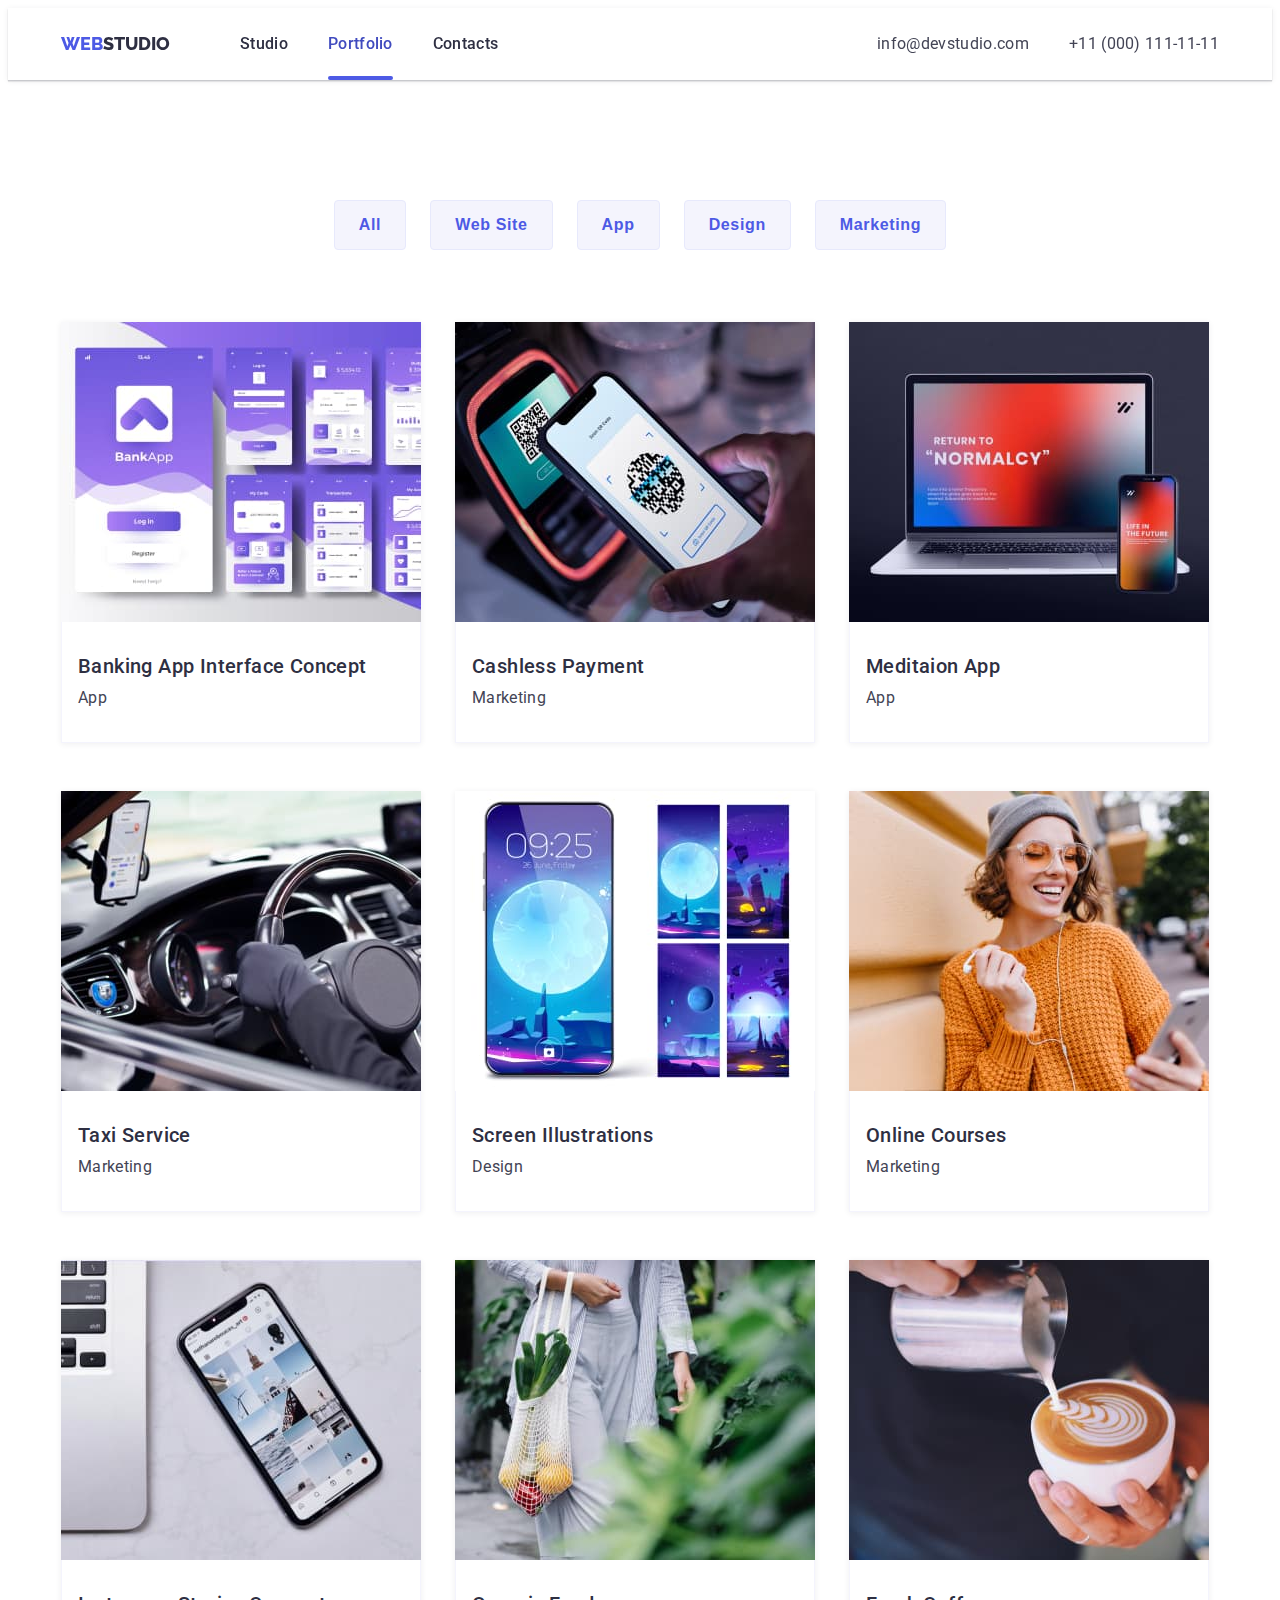
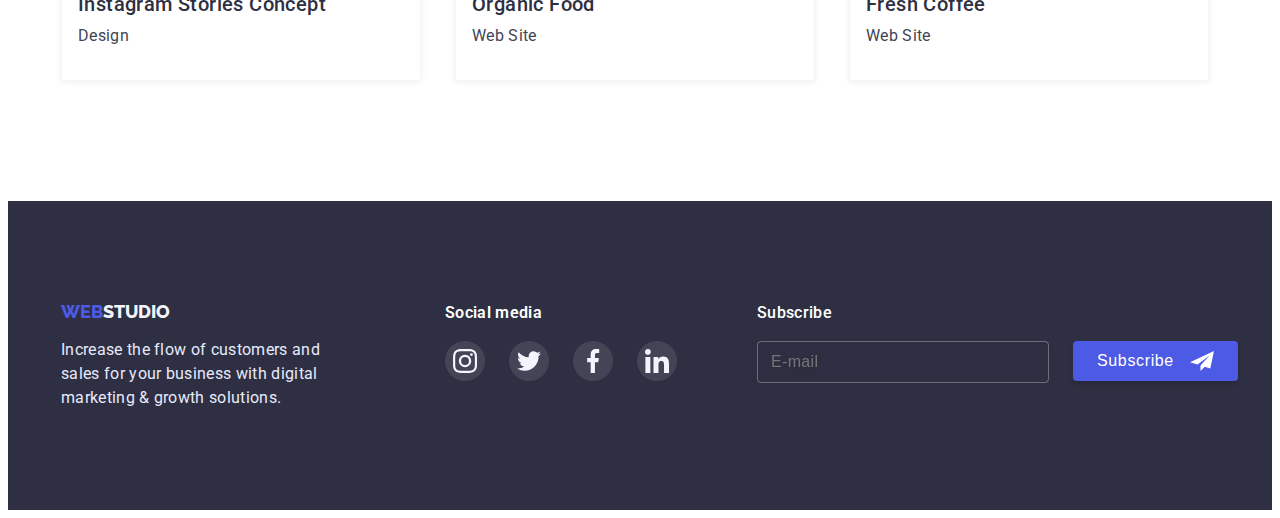
==== portfolio.html @ b8a6ad70 "1" ====
<!DOCTYPE html>
<html lang="en">
  <head>
    <meta charset="UTF-8" />
    <meta http-equiv="X-UA-Compatible" content="IE=edge" />
    <meta name="viewport" content="width=device-width, initial-scale=1.0" />
    <title>Portfolio</title>
    <link rel="preconnect" href="https://fonts.googleapis.com" />
    <link rel="preconnect" href="https://fonts.gstatic.com" crossorigin />
    <link href="https://fonts.googleapis.com/css2?family=Raleway:wght@800&family=Roboto:wght@400;500&display=swap" rel="stylesheet"/>
    <link rel="stylesheet" href="node_modules/modern-normalize/modern-normalize.css">
    <link rel="stylesheet" href="./css/styles.css" />
  </head>
  <body>
    <header class="header">
      <div class="container header-container">
        <nav class="navigation">
          <a href="./index.html" class="logo-1 link logo-4">Web<span class="logo-2 ">Studio</span></a>
          <ul class="list links-list">
            <li><a href="./index.html" class="header-link link">Studio</a></li>
            <li><a href="./portfolio.html" class="header-link link current">Portfolio</a> </li>
            <li><a href="" class="header-link link">Contacts</a></li>
          </ul>
        </nav>
        <ul class="list contacts-list">
          <li><a href="mailto:info@devstudio.com" class="header-contacts link">info@devstudio.com</a></li>
          <li><a href="tel:+110001111111" class="header-contacts link">+11 (000) 111-11-11</a></li>
        </ul>
      </div>
    </header>
    <main>
      <section class="section">
        <div class="container">
          <h1 class="visually-hidden">Portfolio</h1>
          <ul class="list filters-container">
            <li><button type="button" class="filter">All</button></li>
            <li><button type="button" class="filter">Web Site</button></li>
            <li><button type="button" class="filter">App</button></li>
            <li><button type="button" class="filter">Design</button></li>
            <li><button type="button" class="filter">Marketing</button></li>
          </ul>
          <ul class="list project-list">
            <li class="project">
              <a href="" class="link project-link">
                <div class="portfolio-box">
                  <div class="overlay">
                    <p class="overlay-text">
                      14 Stylish and User-Friendly App Design Concepts · Task Manager App · Calorie Tracker App · Exotic Fruit Ecommerce App ·
                      Cloud Storage App
                    </p>
                  </div>
                  <img src="./images/portfolio/portfolio_1.jpg" alt="Banking App Interface Concept" width="360" class="portfolio-image" />
                </div>
                <div class='about-project'>
                  <h2 class="project-name">Banking App Interface Concept</h2>
                  <p class="project-type">App</p>
                </div>
              </a>
            </li>
            <li class="project">
              <a href="" class="link project-link">
                <div class="portfolio-box">
                  <div class="overlay">
                    <p class="overlay-text">
                      14 Stylish and User-Friendly App Design Concepts · Task Manager App · Calorie Tracker App · Exotic Fruit Ecommerce
                      App ·
                      Cloud Storage App
                    </p>
                  </div>
                  <img src="./images/portfolio/portfolio_2.jpg" alt="Banking App Interface Concept" width="360" class="portfolio-image" />
                </div>
                <div class="about-project">
                  <h2 class="project-name">Cashless Payment</h2>
                  <p class="project-type">Marketing</p>
                </div>
              </a>
            </li>
            <li class="project">
              <a href="" class="link project-link">
                <div class="portfolio-box">
                  <div class="overlay">
                    <p class="overlay-text">
                      14 Stylish and User-Friendly App Design Concepts · Task Manager App · Calorie Tracker App · Exotic Fruit Ecommerce
                      App ·
                      Cloud Storage App
                    </p>
                  </div>
                  <img src="./images/portfolio/portfolio_3.jpg" alt="Banking App Interface Concept" width="360" class="portfolio-image" />
                </div>
                <div class="about-project">
                  <h2 class="project-name">Meditaion App</h2>
                  <p class="project-type">App</p>
                </div>
              </a>
            </li>
            <li class="project">
              <a href="" class="link project-link">
                <div class="portfolio-box">
                  <div class="overlay">
                    <p class="overlay-text">
                      14 Stylish and User-Friendly App Design Concepts · Task Manager App · Calorie Tracker App · Exotic Fruit Ecommerce
                      App ·
                      Cloud Storage App
                    </p>
                  </div>
                  <img src="./images/portfolio/portfolio_4.jpg" alt="Banking App Interface Concept" width="360" class="portfolio-image" />
                </div>
                <div class="about-project">
                  <h2 class="project-name">Taxi Service</h2>
                  <p class="project-type">Marketing</p>
                </div>
              </a>
            </li>
            <li class="project">
              <a href="" class="link project-link">
                <div class="portfolio-box">
                  <div class="overlay">
                    <p class="overlay-text">
                      14 Stylish and User-Friendly App Design Concepts · Task Manager App · Calorie Tracker App · Exotic Fruit Ecommerce
                      App ·
                      Cloud Storage App
                    </p>
                  </div>
                  <img src="./images/portfolio/portfolio_5.jpg" alt="Banking App Interface Concept" width="360" class="portfolio-image" />
                </div>
                <div class="about-project">
                  <h2 class="project-name">Screen Illustrations</h2>
                  <p class="project-type">Design</p>
                </div>
              </a>
            </li>
            <li class="project">
              <a href="" class="link project-link">
                <div class="portfolio-box">
                  <div class="overlay">
                    <p class="overlay-text">
                      14 Stylish and User-Friendly App Design Concepts · Task Manager App · Calorie Tracker App · Exotic Fruit Ecommerce
                      App ·
                      Cloud Storage App
                    </p>
                  </div>
                  <img src="./images/portfolio/portfolio_6.jpg" alt="Banking App Interface Concept" width="360"class="portfolio-image" />
                </div>
                <div class="about-project">
                  <h2 class="project-name">Online Courses</h2>
                  <p class="project-type">Marketing</p>
                </div>
              </a>
            </li>
            <li class="project">
              <a href="" class="link project-link">
                <div class="portfolio-box">
                  <div class="overlay">
                    <p class="overlay-text">
                      14 Stylish and User-Friendly App Design Concepts · Task Manager App · Calorie Tracker App · Exotic Fruit Ecommerce
                      App ·
                      Cloud Storage App
                    </p>
                  </div>
                  <img src="./images/portfolio/portfolio_7.jpg" alt="Banking App Interface Concept" width="360" class="portfolio-image" />
                </div>
                <div class="about-project">
                  <h2 class="project-name">Instagram Stories Concept</h2>
                  <p class="project-type">Design</p>
                </div>
              </a>
            </li>
            <li class="project">
              <a href="" class="link project-link">
                <div class="portfolio-box">
                  <div class="overlay">
                    <p class="overlay-text">
                      14 Stylish and User-Friendly App Design Concepts · Task Manager App · Calorie Tracker App · Exotic Fruit Ecommerce
                      App ·
                      Cloud Storage App
                    </p>
                  </div>
                  <img src="./images/portfolio/portfolio_8.jpg" alt="Banking App Interface Concept" width="360" class="portfolio-image" />
                </div>
                <div class="about-project">
                  <h2 class="project-name">Organic Food</h2>
                  <p class="project-type">Web Site</p>
                </div>
              </a>
            </li>
            <li class="project">
              <a href="" class="link project-link">
                <div class="portfolio-box">
                  <div class="overlay">
                    <p class="overlay-text">
                      14 Stylish and User-Friendly App Design Concepts · Task Manager App · Calorie Tracker App · Exotic Fruit Ecommerce
                      App ·
                      Cloud Storage App
                    </p>
                  </div>
                  <img src="./images/portfolio/portfolio_9.jpg" alt="Banking App Interface Concept" width="360" class="portfolio-image" />
                </div>
                <div class="about-project">
                  <h2 class="project-name">Fresh Coffee</h2>
                  <p class="project-type">Web Site</p>
                </div>
              </a>
            </li>
          </ul>
        </div>
      </section>
    </main>
    <footer class="footer">
      <div class="container footer-container">
        <div class="footer-text-container">
          <a href="./index.html" class="logo-1 link">Web<span class="logo-3">Studio</span></a>
          <p class="footer-text">
            Increase the flow of customers and sales for your business with digital
            marketing & growth solutions.
          </p>
        </div>
        <div class="footer-icons-container">
          <h4 class="footer-icons-item">Social media</h4>
          <ul class="list footer-icons-list">
            <li>
              <a href="" class="link footer-icons-link">
                <svg class="icon" width="24" height="24">
                  <use href="./images/icons.svg#icon-instagram"></use>
                </svg>
              </a>
            </li>
            <li>
              <a href="" class="link footer-icons-link">
                <svg class="icon" width="24" height="24">
                  <use href="./images/icons.svg#icon-twitter"></use>
                </svg>
              </a>
            </li>
            <li>
              <a href="" class="link footer-icons-link">
                <svg class="icon" width="24" height="24">
                  <use href="./images/icons.svg#icon-facebook"></use>
                </svg>
              </a>
            </li>
            <li>
              <a href="" class="link footer-icons-link">
                <svg class="icon" width="24" height="24">
                  <use href="./images/icons.svg#icon-linkedin"></use>
                </svg>
              </a>
            </li>
          </ul>
        </div>
        <div class="footer-subscribe-section">
          <h3 class="footer-subscribe-title">Subscribe</h3>
          <form action="" class="footer-subscribe-form">
            <input type="email" class="footer-subscribe-input" placeholder="E-mail" name="email-subscribe" required>
            <span class="button-container">
              <button type="submit" class="footer-subscribe-button">Subscribe</button>
              <svg class="icon subscribe-button-icon" width="24" height="24">
                <use href="./images/icons.svg#icon-button-icon-1"></use>
              </svg>
            </span>
          </form>
        </div>
      </div>
    </footer>
    </body>
  </body>
</html>
---- css/styles.css ----
:root{
    --color-iris:#4D5AE5;
    --color-navy-blue:#2E2F42;
    --color-green:#31D0AA;
    --color-slate:#434455;
    --color-light-slate:#8E8F99;
    --color-cornflower:#E7E9FC;
    --color-cloud:#F4F4FD;
    --color-ocean:#404BBF;
    --tra: 250ms cubic-bezier(0.4, 0, 0.2, 1);
}
.list{
    list-style: none;
}
.link{
    text-decoration: none;
}
h1,
h2,
h3,
h4,
h5,
h5,
p{
    margin: 0;
}
ul,ol{
    margin: 0;
    padding-left: 0;
}
.visually-hidden {
    position: absolute;
    width: 1px;
    height: 1px;
    margin: -1px;
    border: 0;
    padding: 0;
    
    white-space: nowrap;
    clip-path: inset(100%);
    clip: rect(0 0 0 0);
    overflow: hidden;
}
body{
    font-family: 'Roboto', sans-serif;
    font-size: 16px;
    color:var(--color-slate);
}
.container{
    width: 1158px;
    padding-left: 15px;
    padding-right: 15px;
    margin-left: auto;
    margin-right: auto;
}
.is-hidden {
    opacity: 0;
    pointer-events: none;
    visibility: hidden;
}
.section{
    padding-top: 120px;
    padding-bottom: 120px;
}
.section:nth-child(2){
    padding-bottom: 0px;
}
/*---------------   HEADER  ----------------- */
.header{
    box-shadow: 0px 2px 1px rgba(46, 47, 66, 0.08), 0px 1px 1px rgba(46, 47, 66, 0.16), 0px 1px 6px rgba(46, 47, 66, 0.08);
    background-color: #fff;
    position: sticky;
    top: -1px;
    margin: auto;
    z-index: 1;
}
.header-container{
    display: flex;
}
.logo-1{
    font-family: 'Raleway', sans-serif;
    color: var(--color-iris);
    font-weight: 800;
    font-size: 18px;
    line-height: 1.17;
    text-transform: uppercase;
    padding-top: 24px;
    padding-bottom: 24px;
    
}
.logo-2{
    color: var(--color-navy-blue);
}
.logo-4{
    margin-right: 70px;
}
.navigation{
    display: flex;
    align-items: center;
    margin-right: auto;
}
.links-list{
    display: flex;
    gap: 40px;
}

.header-link.current{
    color: var(--color-ocean);
}

.current::after{
    position: absolute;
    left: 0;
    bottom: 0;
    content: "";
    display: block;
    width: 100%;
    height: 4px;
    background: var(--color-iris);
    border-radius: 4px;
}

.header-link{
    display: block;
    position: relative;
    font-weight: 500;
    font-size: 16px;
    line-height: 1.5;
    letter-spacing: 0.02em;
    color: var(--color-navy-blue);
    padding-top: 24px;
    padding-bottom: 24px;
    transition: color var(--tra);
}
.header-link:hover {
    color:var(--color-ocean);
}
.header-link:focus {
    color: var(--color-ocean);
}
.contacts-list{
    display: flex;
    gap: 40px;
    padding-top: 24px;
    padding-bottom: 24px;
}
.header-contacts{
    color: var(--color-slate);
    font-size: 16px;
    line-height: 1.5;
    letter-spacing: 0.02em;
    padding-top: 24px;
    padding-bottom: 24px;
    transition: color var(--tra);
}
.header-contacts:hover{
    color: var(--color-ocean);
}

/*---------------   MAIN  ----------------- */
.first-section{
    /* background-color: var(--color-navy-blue); */
    background-image: 
        linear-gradient(rgba(46, 47, 66, 0.7), rgba(46, 47, 66, 0.7)),
        url(../images/main/background.jpg);
    background-repeat: no-repeat;
    background-size: cover;
    background-position: center;
    width: 1440px;
    margin: auto;
}
.main-section{
    padding-top: 192px;
    padding-bottom: 192px;
    text-align: center;
}
.main-title{
    color: #ffffff;
    font-weight: 500;
    font-size: 56px;
    line-height: 1.07;
    letter-spacing: 0.02em;
    text-align: center;
    width: 492px;
    margin: 0 auto 48px;
}
.main-btn{
    width: 170px;
    height: 51px;
    font-family:inherit;
    font-weight: 500;
    font-size: 16px;
    line-height: 1.19;
    letter-spacing: 0.04em;
    color: #FFFFFF;
    background-color: var(--color-iris);
    box-shadow: 0px 4px 4px rgba(0, 0, 0, 0.15);
    cursor: pointer;
    border-radius: 4px;
    border: inherit;
    transition: background-color var(--tra), box-shadow var(--tra);
}
.main-btn:hover{
    box-shadow: 0px 4px 4px rgba(0, 0, 0, 0.15);
    background-color: var(--color-ocean);
}
.main-btn:focus{
    background:var(--color-ocean);
    box-shadow: 0px 4px 4px rgba(0, 0, 0, 0.15);
}

/*---------------   SKILLS  ----------------- */
.skills-container{
    display: flex;
    gap: 24px;
}
.skills-icons{
    height: 112px;
    background: var(--color-cloud);
    border-radius: 4px;
    display: flex;
    justify-content: center;
    align-items: center;
    margin-bottom: 8px;
}
.skill{
    font-weight: 500;
    font-size: 20px;
    line-height: 1.2;
    color: var(--color-navy-blue);
    letter-spacing: 0.02em;
    margin-bottom: 8px;
}
.about-skill{
    font-size: 16px;
    line-height: 1.5;
    letter-spacing: 0.02em;
    color: var(--color-slate);
    width: 264px;
}
/*---------------   ABOUT OUR WORK  ----------------- */
.about-container{
    display: flex;
    gap: 24px;
}
.about-our-work{
    font-weight: 500;
    font-size: 36px;
    line-height: 1.11;
    text-align: center;
    letter-spacing: 0.02em;
    text-transform: capitalize;
    color:var(--color-navy-blue);
    margin-bottom: 74px;
}
/*---------------   OUR TEAM  ----------------- */
.team-container{
    display: flex;
    gap: 24px;
}
.our-team-section{
    background-color: var(--color-cloud);
}
.team-title{
    font-weight: 500;
    font-size: 36px;
    line-height: 1.11;
    text-align: center;
    letter-spacing: 0.02em;
    text-transform: capitalize;
    color:var(--color-navy-blue);
    margin-bottom: 72px;
}
.about-user{
    padding-top: 32px;
    padding-bottom: 36px;
}
.user {
    background-color: #FFFFFF;
    width: 260px;
    box-shadow: 0px 1px 6px rgba(46, 47, 66, 0.08), 0px 1px 1px rgba(46, 47, 66, 0.16), 0px 2px 1px rgba(46, 47, 66, 0.08);
}
.name-user {
    font-weight: 500;
    font-size: 20px;
    line-height: 1.2;
    color: var(--color-navy-blue);
    letter-spacing: 0.02em;
    text-align: center;
    margin-bottom: 8px;
}
.user-work {
    font-size: 16px;
    line-height: 1.5;
    letter-spacing: 0.02em;
    color: var(--color-slate);
    text-align: center;
    margin-bottom: 12px;
}
.team-icons-list{
    display: flex;
    gap: 24px;
    justify-content: center;
}
.team-icons-link{
    width: 40px;
    height: 40px;
    border-radius: 50%;
    display: flex;
    justify-content: center;
    align-items: center;
    background-color: var(--color-iris);
    transition: background-color var(--tra);
}
.team-icons-link:hover,
.team-icons-link:focus{
    background-color:var(--color-ocean);
}
/*---------------   CUSTOMERS  ----------------- */
.customers-title{
    font-weight: 500;
    font-size: 36px;
    line-height: 1.11;
    text-align: center;
    letter-spacing: 0.02em;
    text-transform: capitalize;
    color: var(--color-navy-blue);
    margin-bottom: 72px;
}

.customers-list{
    display: flex;
    justify-content: center;
    align-items: center;
    gap: 24px;
}

.customers-user{
    width: calc((100%-120px)/6);
}

.customers-icons-link{
    height: 88px;
    display: flex;
    justify-content: center;
    align-items: center;
    border: 1px solid var(--color-light-slate);
    border-radius: 4px;
    color: var(--color-light-slate);
    transition: border-color var(--tra), color var(--tra);
}

.customers-icon{
    fill: currentColor;
}

.customers-icons-link:hover,
.customers-icons-link:focus{
    border-color: var(--color-ocean);
    color:var(--color-ocean);
}
/*---------------   FOOTER  ----------------- */
.footer {
    background-color: var(--color-navy-blue);
    padding-top: 100px;
    padding-bottom: 100px;
}

.footer-container {
    display: flex;
}

.footer-text-container {
    margin-right: 120px;
}

.logo-3 {
    color: var(--color-cloud);
}

.footer-text {
    font-size: 16px;
    line-height: 1.5;
    letter-spacing: 0.02em;
    color: var(--color-cornflower);
    width: 264px;
    margin-top: 16px;
}

.footer-icons-container{
    margin-right: 80px;
}

.footer-icons-item{
    font-weight: 600;
    font-size: 16px;
    line-height: 1.5;
    letter-spacing: 0.02em;
    color: #FFFFFF;
    margin-bottom: 16px;
}

.footer-icons-list {
    display: flex;
    justify-content: center;
    align-items: center;
    gap: 24px;
}

.footer-icons-link {
    width: 40px;
    height: 40px;
    display: flex;
    justify-content: center;
    align-items: center;
    border-radius: 50%;
    background: rgba(255, 255, 255, 0.1);
    transition: background-color var(--tra);
}
.footer-icons-link:hover,
.footer-icons-link:focus{
    background-color: var(--color-green);
}

.footer-subscribe-title {
    font-weight: 500;
    font-size: 16px;
    line-height: 1.5;
    letter-spacing: 0.02em;
    color: #FFFFFF;
    margin-bottom: 16px;
}

.footer-subscribe-form {
    display: flex;
}

.footer-subscribe-input {
    border: 1px solid rgba(255, 255, 255, 0.3);
    filter: drop-shadow(0px 4px 4px rgba(0, 0, 0, 0.15));
    border-radius: 4px;
    background-color: inherit;
    padding: 8px 13px;
    width: 264px;
    margin-right: 24px;
    font-weight: 500;
    font-size: 16px;
    line-height: 1.5;
    letter-spacing: 0.02em;
    outline: none;
    color: var(--color-cloud);
    transition: border var(--tra);
}

.footer-subscribe-input:focus{
    border: 1px solid var(--color-iris);
}

.footer-subscribe-input:not(:placeholder-shown):not(:focus):valid {
    border: 1px solid var(--color-green)
}

.footer-subscribe-input:not(:placeholder-shown):not(:focus):invalid{
    border: 1px solid red;
}

.button-container{
    position: relative;
}

.footer-subscribe-button {
    padding: 8px 64px 8px 24px;
    background-color: #4D5AE5;
    border-radius: 4px;
    border: none;
    font-weight: 500;
    font-size: 16px;
    line-height: 1.5;
    letter-spacing: 0.04em;
    color: #FFFFFF;
    transition: background-color var(--tra), box-shadow var(--tra);
    box-shadow: 0px 4px 4px rgba(0, 0, 0, 0.15);
    cursor: pointer;
}

.footer-subscribe-button:hover,
.footer-subscribe-button:focus{
    box-shadow: 0px 4px 4px rgba(0, 0, 0, 0.15);
    background-color: var(--color-ocean);
}

.subscribe-button-icon{
    position: absolute;
    right: 24px;
    top: 8px;
    pointer-events: none;
}
/*---------------   MODAL  ----------------- */

.modal-bgd {
    opacity: 1;
    width: 100%;
    height: 100%;
    position: fixed;
    top: 0;
    left: 0;
    background-color: rgba(46, 47, 66, 0.4);
    z-index: 2;
    transition: opacity var(--tra), visibility var(--tra);
}

.modal-bgd.is-hidden .modal{
    transform: translate(-50% -50%) scaleY(0);
}

.modal{
    width: 408px;
    height: 576px;
    background-color: #FFFFFF;
    position: relative;
    top: 50%;
    left: 50%;
    border-radius: 4px;
    transform: translate(-50%, -50%) scale(1);
    transition: transform var(--tra);
    padding: 20px;
    background-color: #FCFCFC;
}

.close-button{
    width: 24px;
    height: 24px;
    border-radius: 50%;
    display: flex;
    justify-content: center;
    align-items: center;
    background-color: var(--color-cornflower);
    border: 1px solid rgba(0, 0, 0, 0.1);
    cursor: pointer;
    position: absolute;
    right: 24px;
    top: 24px;
    transition: background-color var(--tra);

}

.close-button:hover{
    background-color: var(--color-ocean);
}

.close-button:hover > .close-button-icon{
    fill: #FFFFFF;
}

.close-button-icon{
    fill: #000000;
    transition: fill var(--tra);
}

.modal-title{
    font-weight: 500;
    font-size: 16px;
    line-height: 1.5;
    letter-spacing: 0.02em;
    color: var(--color-navy-blue);
    width: 360px;
    text-align: center;
    padding: 52px 0 16px;
}
.modal-label{
    font-weight: 400;
    font-size: 12px;
    line-height: 1.33;
    letter-spacing: 0.04em;
    color: var(--color-light-slate);
}
.modal-input-container{
    position: relative;
}
.modal-input-icon{
    position: absolute;
    top: 11px;
    left: 16px;
    fill:var(--color-navy-blue);
    transition: fill var(--tra);
}
.modal-input{
    width: 100%;
    height: 40px;
    border: 1px solid rgba(33, 33, 33, 0.2);
    border-radius: 4px;
    outline: none;
    padding:0 12px 0 38px;
    transition: border var(--tra);
    font-weight: 500;
    font-size: 16px;
    line-height: 1.5;
    letter-spacing: 0.02em;
    color: var(--color-navy-blue);
    margin-bottom: 8px;
    background-color:transparent
}
.modal-input:focus {
    border: 1px solid var(--color-iris);
}

.modal-input:focus + .modal-input-icon{
    fill: var(--color-iris);
}

.modal-input:not(:placeholder-shown):not(:focus):valid {
    border: 1px solid var(--color-green)
}

.modal-input:not(:placeholder-shown):not(:focus):valid + .modal-input-icon{
    fill: var(--color-green);
}

.modal-input:not(:placeholder-shown):not(:focus):invalid {
    border: 1px solid red;
}

.modal-input:not(:placeholder-shown):not(:focus):invalid+.modal-input-icon {
    fill: red;
}

.modal-textarea{
    width: 100%;
    height: 120px;
    resize: none;
    border: 1px solid rgba(33, 33, 33, 0.2);
    border-radius: 4px;
    outline: none;
    padding: 8px 16px;
    font-weight: 400;
    font-size: 12px;
    line-height: 1.33;
    letter-spacing: 0.04em;
    color: rgba(117, 117, 117, 0.5);
    color: var(--color-navy-blue);
    margin-bottom: 16px;
    background-color:transparent;
}
.modal-textarea:focus {
    border: 1px solid var(--color-iris);
}
.modal-textarea::placeholder{
    font-weight: 400;
    font-size: 12px;
    line-height: 1.33;
    letter-spacing: 0.04em;
    color: rgba(117, 117, 117, 0.5);
}
.check-text{
    font-weight: 400;
    font-size: 12px;
    line-height: 1.33;
    letter-spacing: 0.04em;
    color: #757575;
    display: flex;
    align-items: center;
    margin-bottom: 24px;
}
.check-text span{
    width: 16px;
    height: 16px;
    border: 1.25px solid var(--color-navy-blue);
    border-radius: 3px;
    margin-right: 8px;
    display: flex;
    align-items: center;
    justify-content: center;
    background-color:transparent;
    transition: bacground-color var(--tra), border var(--tra);
}
.modal-check-icon{
    fill: var(--color-cloud);
}
.modal-checkbox:checked + .check-text span{
    background-color: var(--color-ocean);
    border: none;
}
.privacy-link{
    text-decoration-line: underline;
    color: var(--color-iris);
}
.modal-button{
    width: 169px;
    height: 56px;
    margin-left: calc((100% - 169px) / 2);
    font-family: inherit;
    font-weight: 500;
    font-size: 16px;
    line-height: 1.19;
    letter-spacing: 0.04em;
    color: #FFFFFF;
    background-color: var(--color-iris);
    box-shadow: 0px 4px 4px rgba(0, 0, 0, 0.15);
    cursor: pointer;
    border-radius: 4px;
    border: inherit;
    transition: background-color var(--tra), box-shadow var(--tra);
}

.modal-button:hover {
    box-shadow: 0px 4px 4px rgba(0, 0, 0, 0.15);
    background-color: var(--color-ocean);
}

.modal-button:focus {
    background: var(--color-ocean);
    box-shadow: 0px 4px 4px rgba(0, 0, 0, 0.15);
}

/*---------------   PORTFOLIO  ----------------- */
.filters-container{
    display: flex;
    justify-content: center;
    gap: 24px;
    margin-bottom: 72px;
}
.filter{
    font-weight: 600;
    font-size: 16px;
    line-height: 1.5;
    letter-spacing: 0.04em;
    color: var(--color-iris);
    background-color:var(--color-cloud);
    border: 1px solid var(--color-cornflower);
    border-radius: 4px;
    cursor: pointer;
    padding: 12px 24px;
    transition: color var(--tra), background-color var(--tra), box-shadow var(--tra), border-color var(--tra);
}
.filter:hover,
.filter:focus{
    color: #FFFFFF;
    background-color: var(--color-ocean);
    box-shadow: 0px 3px 1px rgba(0, 0, 0, 0.1), 0px 2px 1px rgba(0, 0, 0, 0.08), 0px 2px 2px rgba(0, 0, 0, 0.12);
    border-color: var(--color-iris);
}
.project-list{
    display: flex;
    flex-wrap: wrap;
    row-gap: 48px;
    column-gap: 24px;

}
.project{
    background-color: #FFFFFF;
    width: calc((100% - 48px) / 3);
}

.project-link{
    display: inline-block;
    box-shadow: 0px 1px 6px rgba(46, 47, 66, 0.08);
    transition: box-shadow var(--tra);
}

.project-link:hover,
.project-link:focus{
    box-shadow: 0px 1px 6px rgba(46, 47, 66, 0.08),
        0px 1px 1px rgba(46, 47, 66, 0.16),
        0px 2px 1px rgba(46, 47, 66, 0.08);;
}

.portfolio-box{
    position: relative;
    width: 360px;
    height: 300px;
    overflow: hidden;
}

.overlay{
    position: absolute;
    width: 100%;
    height: 100%;
    background-color: #4D5AE5;
    transform: translateY(100%);
    transition: transform 250ms cubic-bezier(0.4, 0, 0.2, 1);
}

.portfolio-box:hover .overlay{
    transform: translateY(0);
} 

.overlay-text{
    padding: 40px 32px;
    font-size: 16px;
    line-height: 1.5;
    letter-spacing: 0.02em;
    color: var(--color-cloud);
}

.about-project{
    padding: 32px 16px;
    border-left: 0.5px solid #F4F4FD;
    border-right: 0.5px solid #F4F4FD;
    border-bottom: 0.5px solid #F4F4FD;
}
.portfolio-image{
    width: 100%;
    height: auto;
    display: block;
}
.project-name{
    font-weight: 500;
    font-size: 20px;
    line-height: 1.2;
    letter-spacing: 0.02em;
    color: var(--color-navy-blue);
    margin-bottom: 8px;
}
.project-type{
    font-size: 16px;
    line-height: 1.5;
    letter-spacing: 0.02em;
    color: var(--color-slate);
}
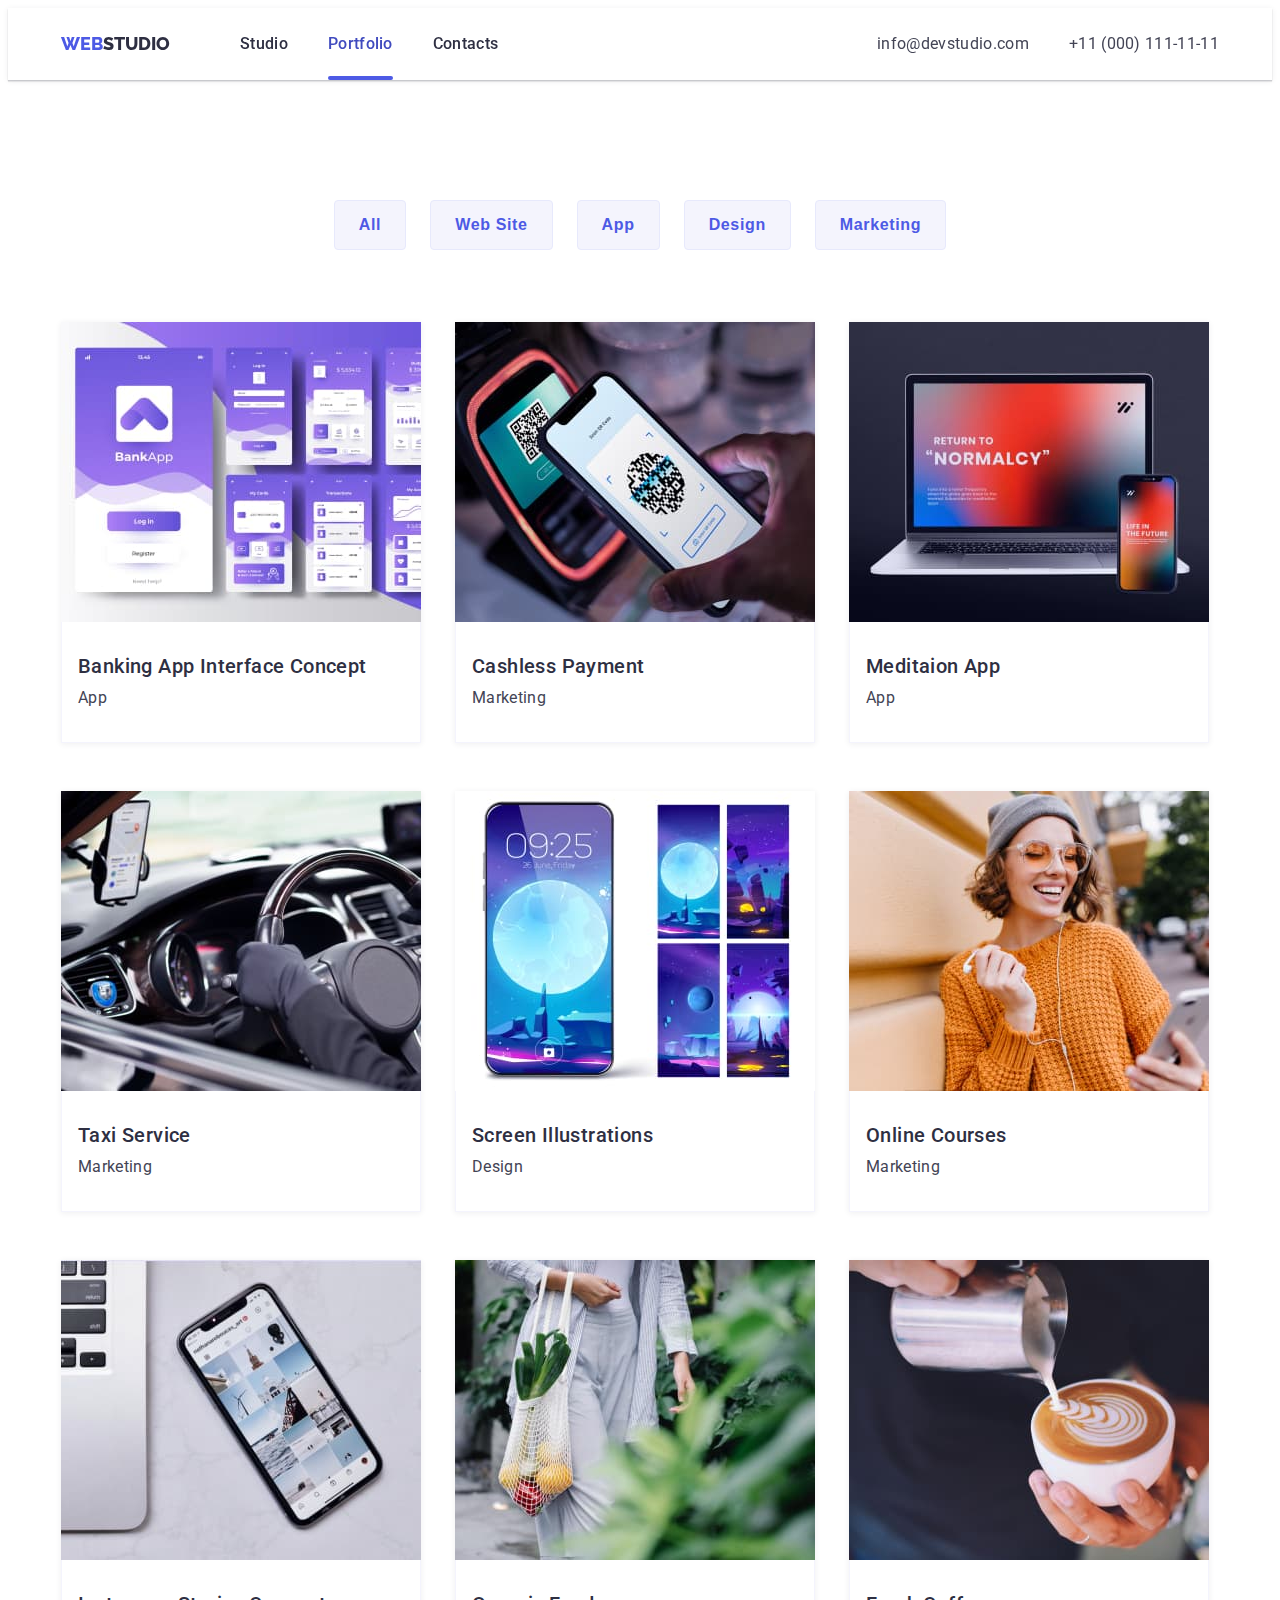
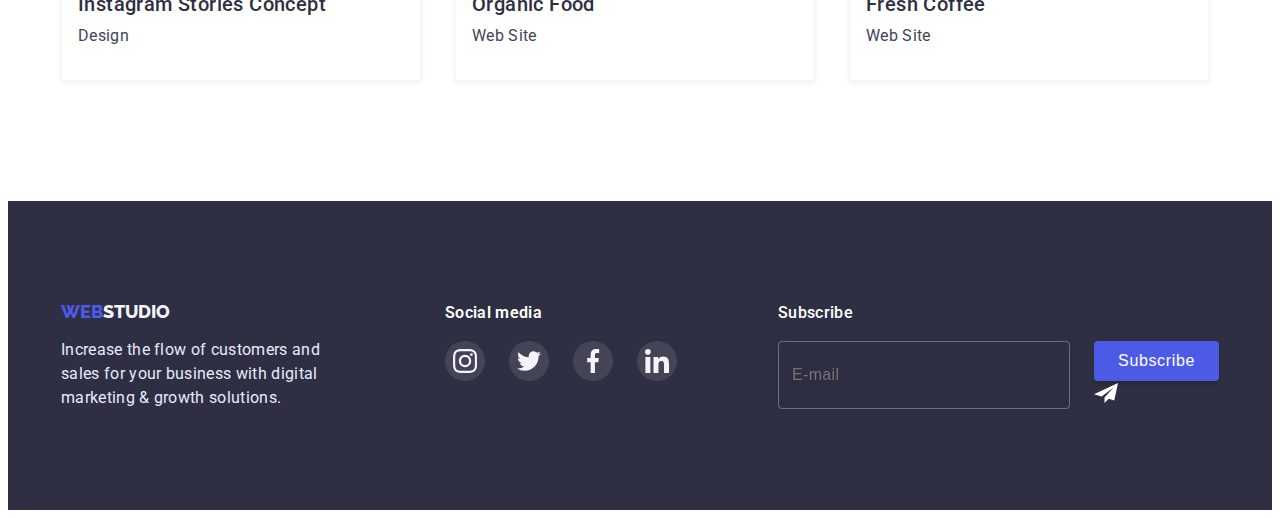
==== commit c29499a4: "2" ====
--- a/portfolio.html
+++ b/portfolio.html
@@ -215,7 +215,7 @@
           </p>
         </div>
         <div class="footer-icons-container">
-          <h4 class="footer-icons-item">Social media</h4>
+          <p class="footer-icons-item">Social media</p>
           <ul class="list footer-icons-list">
             <li>
               <a href="" class="link footer-icons-link">
@@ -248,7 +248,7 @@
           </ul>
         </div>
         <div class="footer-subscribe-section">
-          <h3 class="footer-subscribe-title">Subscribe</h3>
+          <p class="footer-subscribe-title">Subscribe</p>
           <form action="" class="footer-subscribe-form">
             <input type="email" class="footer-subscribe-input" placeholder="E-mail" name="email-subscribe" required>
             <span class="button-container">
--- a/css/styles.css
+++ b/css/styles.css
@@ -387,10 +387,6 @@
     margin-top: 16px;
 }
 
-.footer-icons-container{
-    margin-right: 80px;
-}
-
 .footer-icons-item{
     font-weight: 600;
     font-size: 16px;
@@ -422,6 +418,9 @@
     background-color: var(--color-green);
 }
 
+.footer-subscribe-section{
+    margin-left: auto;
+}
 .footer-subscribe-title {
     font-weight: 500;
     font-size: 16px;
@@ -464,12 +463,8 @@
     border: 1px solid red;
 }
 
-.button-container{
-    position: relative;
-}
-
 .footer-subscribe-button {
-    padding: 8px 64px 8px 24px;
+    padding: 8px 24px 8px 24px;
     background-color: #4D5AE5;
     border-radius: 4px;
     border: none;
@@ -481,6 +476,10 @@
     transition: background-color var(--tra), box-shadow var(--tra);
     box-shadow: 0px 4px 4px rgba(0, 0, 0, 0.15);
     cursor: pointer;
+    display: flex;
+    gap: 16px;
+    justify-content: center;
+    align-items: center;
 }
 
 .footer-subscribe-button:hover,
@@ -490,9 +489,6 @@
 }
 
 .subscribe-button-icon{
-    position: absolute;
-    right: 24px;
-    top: 8px;
     pointer-events: none;
 }
 /*---------------   MODAL  ----------------- */
@@ -515,15 +511,13 @@
 
 .modal{
     width: 408px;
-    height: 576px;
-    background-color: #FFFFFF;
     position: relative;
     top: 50%;
     left: 50%;
     border-radius: 4px;
     transform: translate(-50%, -50%) scale(1);
     transition: transform var(--tra);
-    padding: 20px;
+    padding: 72px 24px 24px;
     background-color: #FCFCFC;
 }
 
@@ -563,9 +557,8 @@
     line-height: 1.5;
     letter-spacing: 0.02em;
     color: var(--color-navy-blue);
-    width: 360px;
     text-align: center;
-    padding: 52px 0 16px;
+    margin-bottom: 16px;
 }
 .modal-label{
     font-weight: 400;
@@ -573,9 +566,12 @@
     line-height: 1.33;
     letter-spacing: 0.04em;
     color: var(--color-light-slate);
+    margin-bottom: 4px;
+    display: block;
 }
 .modal-input-container{
     position: relative;
+    margin-bottom: 8px;
 }
 .modal-input-icon{
     position: absolute;
@@ -597,7 +593,6 @@
     line-height: 1.5;
     letter-spacing: 0.02em;
     color: var(--color-navy-blue);
-    margin-bottom: 8px;
     background-color:transparent
 }
 .modal-input:focus {
@@ -683,11 +678,13 @@
 .privacy-link{
     text-decoration-line: underline;
     color: var(--color-iris);
+    margin-left: 5px;
 }
 .modal-button{
     width: 169px;
     height: 56px;
-    margin-left: calc((100% - 169px) / 2);
+    margin:0 auto;
+    display: block;
     font-family: inherit;
     font-weight: 500;
     font-size: 16px;
